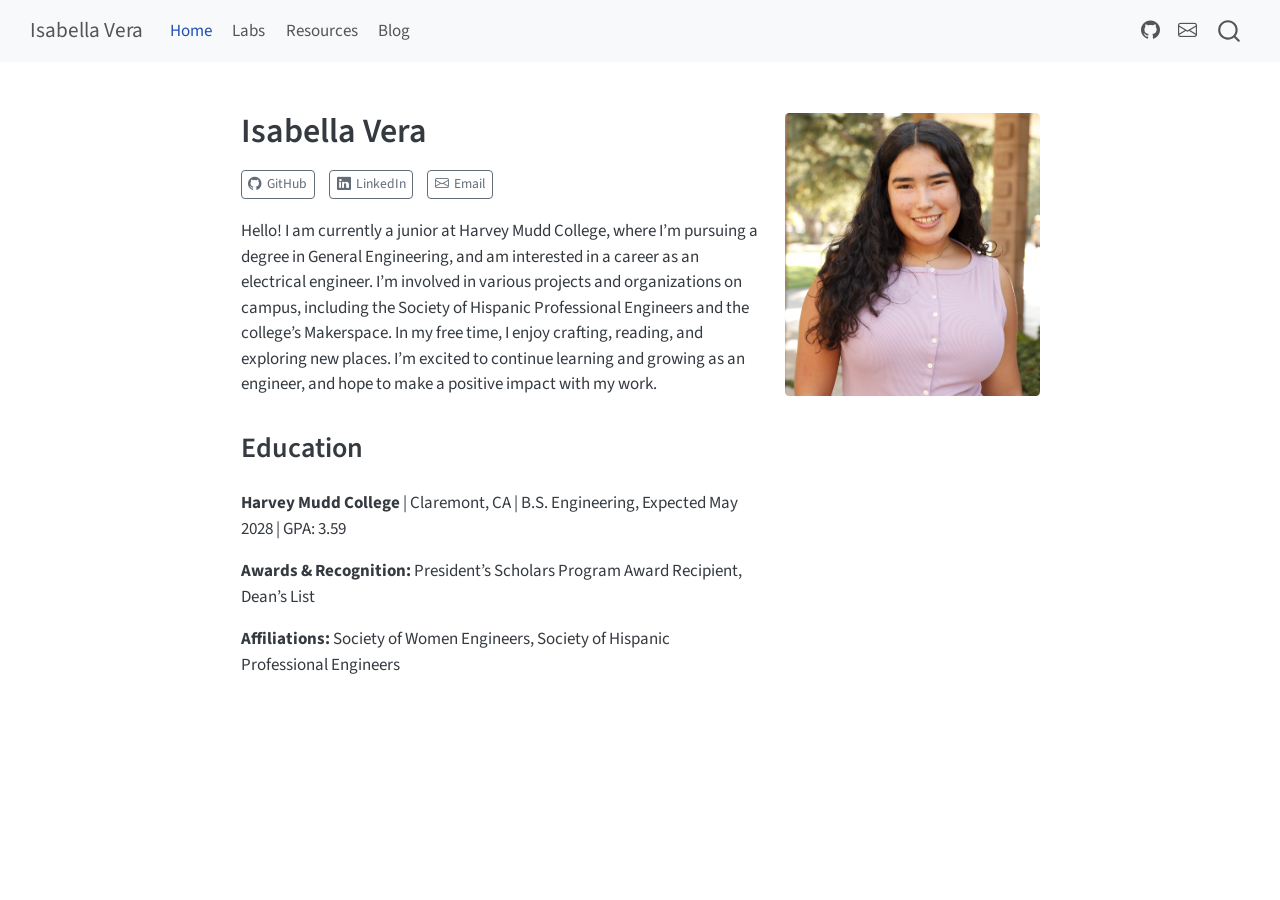
==== docs/index.html @ e1d4970f "Publish site to docs/" ====
<!DOCTYPE html>
<html xmlns="http://www.w3.org/1999/xhtml" lang="en" xml:lang="en"><head>

<meta charset="utf-8">
<meta name="generator" content="quarto-1.9.37">

<meta name="viewport" content="width=device-width, initial-scale=1.0, user-scalable=yes">


<title>Isabella Vera</title>
<style>
/* Default styles provided by pandoc.
** See https://pandoc.org/MANUAL.html#variables-for-html for config info.
*/
code{white-space: pre-wrap;}
span.smallcaps{font-variant: small-caps;}
div.columns{display: flex; gap: min(4vw, 1.5em);}
div.column{flex: auto; overflow-x: auto;}
div.hanging-indent{margin-left: 1.5em; text-indent: -1.5em;}
ul.task-list{list-style: none;}
ul.task-list li input[type="checkbox"] {
  width: 0.8em;
  margin: 0 0.8em 0.2em -1em; /* quarto-specific, see https://github.com/quarto-dev/quarto-cli/issues/4556 */ 
  vertical-align: middle;
}
</style>


<script src="site_libs/quarto-nav/quarto-nav.js"></script>
<script src="site_libs/quarto-nav/headroom.min.js"></script>
<script src="site_libs/clipboard/clipboard.min.js"></script>
<script src="site_libs/quarto-search/autocomplete.umd.js"></script>
<script src="site_libs/quarto-search/fuse.min.js"></script>
<script src="site_libs/quarto-search/quarto-search.js"></script>
<meta name="quarto:offset" content="./">
<script src="site_libs/quarto-html/quarto.js" type="module"></script>
<script src="site_libs/quarto-html/tabsets/tabsets.js" type="module"></script>
<script src="site_libs/quarto-html/popper.min.js"></script>
<script src="site_libs/quarto-html/tippy.umd.min.js"></script>
<link href="site_libs/quarto-html/tippy.css" rel="stylesheet">
<link href="site_libs/quarto-html/quarto-syntax-highlighting-7f8f88aac4f3542376d5c11b86a4c14d.css" rel="stylesheet" id="quarto-text-highlighting-styles">
<script src="site_libs/bootstrap/bootstrap.min.js"></script>
<link href="site_libs/bootstrap/bootstrap-icons.css" rel="stylesheet">
<link href="site_libs/bootstrap/bootstrap-a0f9fd0d421825b736dc1bbcbcba2219.min.css" rel="stylesheet" append-hash="true" id="quarto-bootstrap" data-mode="light">
<script id="quarto-search-options" type="application/json">{
  "location": "navbar",
  "copy-button": false,
  "collapse-after": 3,
  "panel-placement": "end",
  "type": "overlay",
  "limit": 50,
  "keyboard-shortcut": [
    "f",
    "/",
    "s"
  ],
  "show-item-context": false,
  "language": {
    "search-no-results-text": "No results",
    "search-matching-documents-text": "matching documents",
    "search-copy-link-title": "Copy link to search",
    "search-hide-matches-text": "Hide additional matches",
    "search-more-match-text": "more match in this document",
    "search-more-matches-text": "more matches in this document",
    "search-clear-button-title": "Clear",
    "search-text-placeholder": "",
    "search-detached-cancel-button-title": "Cancel",
    "search-submit-button-title": "Submit",
    "search-label": "Search"
  }
}</script>


<link rel="stylesheet" href="styles.css">
</head>

<body class="nav-fixed fullcontent quarto-light">

<div id="quarto-search-results"></div>
  <header id="quarto-header" class="headroom fixed-top">
    <nav class="navbar navbar-expand-lg " data-bs-theme="dark">
      <div class="navbar-container container-fluid">
      <div class="navbar-brand-container mx-auto">
    <a class="navbar-brand" href="./index.html">
    <span class="navbar-title">Isabella Vera</span>
    </a>
  </div>
            <div id="quarto-search" class="" title="Search"></div>
          <button class="navbar-toggler" type="button" data-bs-toggle="collapse" data-bs-target="#navbarCollapse" aria-controls="navbarCollapse" role="menu" aria-expanded="false" aria-label="Toggle navigation" onclick="if (window.quartoToggleHeadroom) { window.quartoToggleHeadroom(); }">
  <span class="navbar-toggler-icon"></span>
</button>
          <div class="collapse navbar-collapse" id="navbarCollapse">
            <ul class="navbar-nav navbar-nav-scroll me-auto">
  <li class="nav-item">
    <a class="nav-link active" href="./index.html" aria-current="page"> 
<span class="menu-text">Home</span></a>
  </li>  
  <li class="nav-item">
    <a class="nav-link" href="./labs/labs.html"> 
<span class="menu-text">Labs</span></a>
  </li>  
  <li class="nav-item">
    <a class="nav-link" href="./references/index.html"> 
<span class="menu-text">Resources</span></a>
  </li>  
  <li class="nav-item">
    <a class="nav-link" href="./blog.html"> 
<span class="menu-text">Blog</span></a>
  </li>  
</ul>
            <ul class="navbar-nav navbar-nav-scroll ms-auto">
  <li class="nav-item compact">
    <a class="nav-link" href="https://github.com/isabella-vera"> <i class="bi bi-github" role="img">
</i> 
<span class="menu-text"></span></a>
  </li>  
  <li class="nav-item compact">
    <a class="nav-link" href="mailto:ivera@hmc.edu"> <i class="bi bi-envelope" role="img">
</i> 
<span class="menu-text"></span></a>
  </li>  
</ul>
          </div> <!-- /navcollapse -->
            <div class="quarto-navbar-tools">
</div>
      </div> <!-- /container-fluid -->
    </nav>
</header>
<!-- content -->
<div id="quarto-content" class="quarto-container page-columns page-rows-contents page-layout-article page-navbar">
<!-- sidebar -->
<!-- margin-sidebar -->
    
<!-- main -->
<div class="quarto-about-solana column-body">
  <div class="about-entity">
    <div class="entity-contents">
      <header id="title-block-header" class="quarto-title-block default">
<div class="quarto-title">
<h1 class="title">Isabella Vera</h1>
</div>
<div class="quarto-title-meta">
  </div>
</header> <div class="about-links">
  <a href="https://github.com/isabella-vera" class="about-link" rel="" target="">
    <i class="bi bi-github"></i>
     <span class="about-link-text">GitHub</span>
  </a>
  <a href="https://www.linkedin.com/in/isabella-vera/" class="about-link" rel="" target="">
    <i class="bi bi-linkedin"></i>
     <span class="about-link-text">LinkedIn</span>
  </a>
  <a href="mailto:ivera@hmc.edu" class="about-link" rel="" target="">
    <i class="bi bi-envelope"></i>
     <span class="about-link-text">Email</span>
  </a>
</div>
      <div class="about-contents"><main class="content" id="quarto-document-content">
<p>Hello! I am currently a junior at Harvey Mudd College, where I’m pursuing a degree in General Engineering, and am interested in a career as an electrical engineer. I’m involved in various projects and organizations on campus, including the Society of Hispanic Professional Engineers and the college’s Makerspace. In my free time, I enjoy crafting, reading, and exploring new places. I’m excited to continue learning and growing as an engineer, and hope to make a positive impact with my work.</p>
<section id="education" class="level2">
<h2 data-anchor-id="education">Education</h2>
<p><strong>Harvey Mudd College</strong> | Claremont, CA | B.S. Engineering, Expected May 2028 | GPA: 3.59</p>
<p><strong>Awards &amp; Recognition:</strong> President’s Scholars Program Award Recipient, Dean’s List</p>
<p><strong>Affiliations:</strong> Society of Women Engineers, Society of Hispanic Professional Engineers</p>


</section>
</main></div>
    </div>
    <img src="images/headshot.png" class="about-image
  rounded " style="width: 15em;">
  </div>
</div>
 <!-- /main -->
<script id="quarto-html-after-body" type="application/javascript">
  window.document.addEventListener("DOMContentLoaded", function (event) {
    const isCodeAnnotation = (el) => {
      for (const clz of el.classList) {
        if (clz.startsWith('code-annotation-')) {                     
          return true;
        }
      }
      return false;
    }
    const onCopySuccess = function(e) {
      // button target
      const button = e.trigger;
      // don't keep focus
      button.blur();
      // flash "checked"
      button.classList.add('code-copy-button-checked');
      var currentTitle = button.getAttribute("title");
      button.setAttribute("title", "Copied!");
      let tooltip;
      if (window.bootstrap) {
        button.setAttribute("data-bs-toggle", "tooltip");
        button.setAttribute("data-bs-placement", "left");
        button.setAttribute("data-bs-title", "Copied!");
        tooltip = new bootstrap.Tooltip(button, 
          { trigger: "manual", 
            customClass: "code-copy-button-tooltip",
            offset: [0, -8]});
        tooltip.show();    
      }
      setTimeout(function() {
        if (tooltip) {
          tooltip.hide();
          button.removeAttribute("data-bs-title");
          button.removeAttribute("data-bs-toggle");
          button.removeAttribute("data-bs-placement");
        }
        button.setAttribute("title", currentTitle);
        button.classList.remove('code-copy-button-checked');
      }, 1000);
      // clear code selection
      e.clearSelection();
    }
    const getTextToCopy = function(trigger) {
      const outerScaffold = trigger.parentElement.cloneNode(true);
      const codeEl = outerScaffold.querySelector('code');
      for (const childEl of codeEl.children) {
        if (isCodeAnnotation(childEl)) {
          childEl.remove();
        }
      }
      return codeEl.innerText;
    }
    const clipboard = new window.ClipboardJS('.code-copy-button:not([data-in-quarto-modal])', {
      text: getTextToCopy
    });
    clipboard.on('success', onCopySuccess);
    if (window.document.getElementById('quarto-embedded-source-code-modal')) {
      const clipboardModal = new window.ClipboardJS('.code-copy-button[data-in-quarto-modal]', {
        text: getTextToCopy,
        container: window.document.getElementById('quarto-embedded-source-code-modal')
      });
      clipboardModal.on('success', onCopySuccess);
    }
      var localhostRegex = new RegExp(/^(?:http|https):\/\/localhost\:?[0-9]*\//);
      var mailtoRegex = new RegExp(/^mailto:/);
        var filterRegex = new RegExp('/' + window.location.host + '/');
      var isInternal = (href) => {
          return filterRegex.test(href) || localhostRegex.test(href) || mailtoRegex.test(href);
      }
      // Inspect non-navigation links and adorn them if external
     var links = window.document.querySelectorAll('a[href]:not(.nav-link):not(.navbar-brand):not(.toc-action):not(.sidebar-link):not(.sidebar-item-toggle):not(.pagination-link):not(.no-external):not([aria-hidden]):not(.dropdown-item):not(.quarto-navigation-tool):not(.about-link)');
      for (var i=0; i<links.length; i++) {
        const link = links[i];
        if (!isInternal(link.href)) {
          // undo the damage that might have been done by quarto-nav.js in the case of
          // links that we want to consider external
          if (link.dataset.originalHref !== undefined) {
            link.href = link.dataset.originalHref;
          }
        }
      }
    function tippyHover(el, contentFn, onTriggerFn, onUntriggerFn) {
      const config = {
        allowHTML: true,
        maxWidth: 500,
        delay: 100,
        arrow: false,
        appendTo: function(el) {
            return el.parentElement;
        },
        interactive: true,
        interactiveBorder: 10,
        theme: 'quarto',
        placement: 'bottom-start',
      };
      if (contentFn) {
        config.content = contentFn;
      }
      if (onTriggerFn) {
        config.onTrigger = onTriggerFn;
      }
      if (onUntriggerFn) {
        config.onUntrigger = onUntriggerFn;
      }
      window.tippy(el, config); 
    }
    const noterefs = window.document.querySelectorAll('a[role="doc-noteref"]');
    for (var i=0; i<noterefs.length; i++) {
      const ref = noterefs[i];
      tippyHover(ref, function() {
        // use id or data attribute instead here
        let href = ref.getAttribute('data-footnote-href') || ref.getAttribute('href');
        try { href = new URL(href).hash; } catch {}
        const id = href.replace(/^#\/?/, "");
        const note = window.document.getElementById(id);
        if (note) {
          return note.innerHTML;
        } else {
          return "";
        }
      });
    }
    const xrefs = window.document.querySelectorAll('a.quarto-xref');
    const processXRef = (id, note) => {
      // Strip column container classes
      const stripColumnClz = (el) => {
        el.classList.remove("page-full", "page-columns");
        if (el.children) {
          for (const child of el.children) {
            stripColumnClz(child);
          }
        }
      }
      stripColumnClz(note)
      if (id === null || id.startsWith('sec-')) {
        // Special case sections, only their first couple elements
        const container = document.createElement("div");
        if (note.children && note.children.length > 2) {
          container.appendChild(note.children[0].cloneNode(true));
          for (let i = 1; i < note.children.length; i++) {
            const child = note.children[i];
            if (child.tagName === "P" && child.innerText === "") {
              continue;
            } else {
              container.appendChild(child.cloneNode(true));
              break;
            }
          }
          if (window.Quarto?.typesetMath) {
            window.Quarto.typesetMath(container);
          }
          return container.innerHTML
        } else {
          if (window.Quarto?.typesetMath) {
            window.Quarto.typesetMath(note);
          }
          return note.innerHTML;
        }
      } else {
        // Remove any anchor links if they are present
        const anchorLink = note.querySelector('a.anchorjs-link');
        if (anchorLink) {
          anchorLink.remove();
        }
        if (window.Quarto?.typesetMath) {
          window.Quarto.typesetMath(note);
        }
        if (note.classList.contains("callout")) {
          return note.outerHTML;
        } else {
          return note.innerHTML;
        }
      }
    }
    for (var i=0; i<xrefs.length; i++) {
      const xref = xrefs[i];
      tippyHover(xref, undefined, function(instance) {
        instance.disable();
        let url = xref.getAttribute('href');
        let hash = undefined; 
        if (url.startsWith('#')) {
          hash = url;
        } else {
          try { hash = new URL(url).hash; } catch {}
        }
        if (hash) {
          const id = hash.replace(/^#\/?/, "");
          const note = window.document.getElementById(id);
          if (note !== null) {
            try {
              const html = processXRef(id, note.cloneNode(true));
              instance.setContent(html);
            } finally {
              instance.enable();
              instance.show();
            }
          } else {
            // See if we can fetch this
            fetch(url.split('#')[0])
            .then(res => res.text())
            .then(html => {
              const parser = new DOMParser();
              const htmlDoc = parser.parseFromString(html, "text/html");
              const note = htmlDoc.getElementById(id);
              if (note !== null) {
                const html = processXRef(id, note);
                instance.setContent(html);
              } 
            }).finally(() => {
              instance.enable();
              instance.show();
            });
          }
        } else {
          // See if we can fetch a full url (with no hash to target)
          // This is a special case and we should probably do some content thinning / targeting
          fetch(url)
          .then(res => res.text())
          .then(html => {
            const parser = new DOMParser();
            const htmlDoc = parser.parseFromString(html, "text/html");
            const note = htmlDoc.querySelector('main.content');
            if (note !== null) {
              // This should only happen for chapter cross references
              // (since there is no id in the URL)
              // remove the first header
              if (note.children.length > 0 && note.children[0].tagName === "HEADER") {
                note.children[0].remove();
              }
              const html = processXRef(null, note);
              instance.setContent(html);
            } 
          }).finally(() => {
            instance.enable();
            instance.show();
          });
        }
      }, function(instance) {
      });
    }
        let selectedAnnoteEl;
        const selectorForAnnotation = ( cell, annotation) => {
          let cellAttr = 'data-code-cell="' + cell + '"';
          let lineAttr = 'data-code-annotation="' +  annotation + '"';
          const selector = 'span[' + cellAttr + '][' + lineAttr + ']';
          return selector;
        }
        const selectCodeLines = (annoteEl) => {
          const doc = window.document;
          const targetCell = annoteEl.getAttribute("data-target-cell");
          const targetAnnotation = annoteEl.getAttribute("data-target-annotation");
          const annoteSpan = window.document.querySelector(selectorForAnnotation(targetCell, targetAnnotation));
          const lines = annoteSpan.getAttribute("data-code-lines").split(",");
          const lineIds = lines.map((line) => {
            return targetCell + "-" + line;
          })
          let top = null;
          let height = null;
          let parent = null;
          if (lineIds.length > 0) {
              //compute the position of the single el (top and bottom and make a div)
              const el = window.document.getElementById(lineIds[0]);
              top = el.offsetTop;
              height = el.offsetHeight;
              parent = el.parentElement.parentElement;
            if (lineIds.length > 1) {
              const lastEl = window.document.getElementById(lineIds[lineIds.length - 1]);
              const bottom = lastEl.offsetTop + lastEl.offsetHeight;
              height = bottom - top;
            }
            if (top !== null && height !== null && parent !== null) {
              // cook up a div (if necessary) and position it 
              let div = window.document.getElementById("code-annotation-line-highlight");
              if (div === null) {
                div = window.document.createElement("div");
                div.setAttribute("id", "code-annotation-line-highlight");
                div.style.position = 'absolute';
                parent.appendChild(div);
              }
              div.style.top = top - 2 + "px";
              div.style.height = height + 4 + "px";
              div.style.left = 0;
              let gutterDiv = window.document.getElementById("code-annotation-line-highlight-gutter");
              if (gutterDiv === null) {
                gutterDiv = window.document.createElement("div");
                gutterDiv.setAttribute("id", "code-annotation-line-highlight-gutter");
                gutterDiv.style.position = 'absolute';
                const codeCell = window.document.getElementById(targetCell);
                const gutter = codeCell.querySelector('.code-annotation-gutter');
                gutter.appendChild(gutterDiv);
              }
              gutterDiv.style.top = top - 2 + "px";
              gutterDiv.style.height = height + 4 + "px";
            }
            selectedAnnoteEl = annoteEl;
          }
        };
        const unselectCodeLines = () => {
          const elementsIds = ["code-annotation-line-highlight", "code-annotation-line-highlight-gutter"];
          elementsIds.forEach((elId) => {
            const div = window.document.getElementById(elId);
            if (div) {
              div.remove();
            }
          });
          selectedAnnoteEl = undefined;
        };
          // Handle positioning of the toggle
      window.addEventListener(
        "resize",
        throttle(() => {
          elRect = undefined;
          if (selectedAnnoteEl) {
            selectCodeLines(selectedAnnoteEl);
          }
        }, 10)
      );
      function throttle(fn, ms) {
      let throttle = false;
      let timer;
        return (...args) => {
          if(!throttle) { // first call gets through
              fn.apply(this, args);
              throttle = true;
          } else { // all the others get throttled
              if(timer) clearTimeout(timer); // cancel #2
              timer = setTimeout(() => {
                fn.apply(this, args);
                timer = throttle = false;
              }, ms);
          }
        };
      }
        // Attach click handler to the DT
        const annoteDls = window.document.querySelectorAll('dt[data-target-cell]');
        for (const annoteDlNode of annoteDls) {
          annoteDlNode.addEventListener('click', (event) => {
            const clickedEl = event.target;
            if (clickedEl !== selectedAnnoteEl) {
              unselectCodeLines();
              const activeEl = window.document.querySelector('dt[data-target-cell].code-annotation-active');
              if (activeEl) {
                activeEl.classList.remove('code-annotation-active');
              }
              selectCodeLines(clickedEl);
              clickedEl.classList.add('code-annotation-active');
            } else {
              // Unselect the line
              unselectCodeLines();
              clickedEl.classList.remove('code-annotation-active');
            }
          });
        }
    const findCites = (el) => {
      const parentEl = el.parentElement;
      if (parentEl) {
        const cites = parentEl.dataset.cites;
        if (cites) {
          return {
            el,
            cites: cites.split(' ')
          };
        } else {
          return findCites(el.parentElement)
        }
      } else {
        return undefined;
      }
    };
    var bibliorefs = window.document.querySelectorAll('a[role="doc-biblioref"]');
    for (var i=0; i<bibliorefs.length; i++) {
      const ref = bibliorefs[i];
      const citeInfo = findCites(ref);
      if (citeInfo) {
        tippyHover(citeInfo.el, function() {
          var popup = window.document.createElement('div');
          citeInfo.cites.forEach(function(cite) {
            var citeDiv = window.document.createElement('div');
            citeDiv.classList.add('hanging-indent');
            citeDiv.classList.add('csl-entry');
            var biblioDiv = window.document.getElementById('ref-' + cite);
            if (biblioDiv) {
              citeDiv.innerHTML = biblioDiv.innerHTML;
            }
            popup.appendChild(citeDiv);
          });
          return popup.innerHTML;
        });
      }
    }
  });
  </script>
</div> <!-- /content -->




</body></html>
---- docs/site_libs/quarto-html/tippy.css ----
.tippy-box[data-animation=fade][data-state=hidden]{opacity:0}[data-tippy-root]{max-width:calc(100vw - 10px)}.tippy-box{position:relative;background-color:#333;color:#fff;border-radius:4px;font-size:14px;line-height:1.4;white-space:normal;outline:0;transition-property:transform,visibility,opacity}.tippy-box[data-placement^=top]>.tippy-arrow{bottom:0}.tippy-box[data-placement^=top]>.tippy-arrow:before{bottom:-7px;left:0;border-width:8px 8px 0;border-top-color:initial;transform-origin:center top}.tippy-box[data-placement^=bottom]>.tippy-arrow{top:0}.tippy-box[data-placement^=bottom]>.tippy-arrow:before{top:-7px;left:0;border-width:0 8px 8px;border-bottom-color:initial;transform-origin:center bottom}.tippy-box[data-placement^=left]>.tippy-arrow{right:0}.tippy-box[data-placement^=left]>.tippy-arrow:before{border-width:8px 0 8px 8px;border-left-color:initial;right:-7px;transform-origin:center left}.tippy-box[data-placement^=right]>.tippy-arrow{left:0}.tippy-box[data-placement^=right]>.tippy-arrow:before{left:-7px;border-width:8px 8px 8px 0;border-right-color:initial;transform-origin:center right}.tippy-box[data-inertia][data-state=visible]{transition-timing-function:cubic-bezier(.54,1.5,.38,1.11)}.tippy-arrow{width:16px;height:16px;color:#333}.tippy-arrow:before{content:"";position:absolute;border-color:transparent;border-style:solid}.tippy-content{position:relative;padding:5px 9px;z-index:1}
---- docs/site_libs/quarto-html/quarto-syntax-highlighting-7f8f88aac4f3542376d5c11b86a4c14d.css ----
/* quarto syntax highlight colors */
:root {
  --quarto-hl-ot-color: #003B4F;
  --quarto-hl-at-color: #657422;
  --quarto-hl-ss-color: #20794D;
  --quarto-hl-an-color: #5E5E5E;
  --quarto-hl-fu-color: #4758AB;
  --quarto-hl-st-color: #20794D;
  --quarto-hl-cf-color: #003B4F;
  --quarto-hl-op-color: #5E5E5E;
  --quarto-hl-er-color: #AD0000;
  --quarto-hl-bn-color: #AD0000;
  --quarto-hl-al-color: #AD0000;
  --quarto-hl-va-color: #111111;
  --quarto-hl-bu-color: inherit;
  --quarto-hl-ex-color: inherit;
  --quarto-hl-pp-color: #AD0000;
  --quarto-hl-in-color: #5E5E5E;
  --quarto-hl-vs-color: #20794D;
  --quarto-hl-wa-color: #5E5E5E;
  --quarto-hl-do-color: #5E5E5E;
  --quarto-hl-im-color: #00769E;
  --quarto-hl-ch-color: #20794D;
  --quarto-hl-dt-color: #AD0000;
  --quarto-hl-fl-color: #AD0000;
  --quarto-hl-co-color: #5E5E5E;
  --quarto-hl-cv-color: #5E5E5E;
  --quarto-hl-cn-color: #8f5902;
  --quarto-hl-sc-color: #5E5E5E;
  --quarto-hl-dv-color: #AD0000;
  --quarto-hl-kw-color: #003B4F;
}

/* other quarto variables */
:root {
  --quarto-font-monospace: SFMono-Regular, Menlo, Monaco, Consolas, "Liberation Mono", "Courier New", monospace;
}

/* syntax highlight based on Pandoc's rules */
pre > code.sourceCode > span {
  color: #003B4F;
}

code.sourceCode > span {
  color: #003B4F;
}

div.sourceCode,
div.sourceCode pre.sourceCode {
  color: #003B4F;
}

/* Normal */
code span {
  color: #003B4F;
}

/* Alert */
code span.al {
  color: #AD0000;
  font-style: inherit;
}

/* Annotation */
code span.an {
  color: #5E5E5E;
  font-style: inherit;
}

/* Attribute */
code span.at {
  color: #657422;
  font-style: inherit;
}

/* BaseN */
code span.bn {
  color: #AD0000;
  font-style: inherit;
}

/* BuiltIn */
code span.bu {
  font-style: inherit;
}

/* ControlFlow */
code span.cf {
  color: #003B4F;
  font-weight: bold;
  font-style: inherit;
}

/* Char */
code span.ch {
  color: #20794D;
  font-style: inherit;
}

/* Constant */
code span.cn {
  color: #8f5902;
  font-style: inherit;
}

/* Comment */
code span.co {
  color: #5E5E5E;
  font-style: inherit;
}

/* CommentVar */
code span.cv {
  color: #5E5E5E;
  font-style: italic;
}

/* Documentation */
code span.do {
  color: #5E5E5E;
  font-style: italic;
}

/* DataType */
code span.dt {
  color: #AD0000;
  font-style: inherit;
}

/* DecVal */
code span.dv {
  color: #AD0000;
  font-style: inherit;
}

/* Error */
code span.er {
  color: #AD0000;
  font-style: inherit;
}

/* Extension */
code span.ex {
  font-style: inherit;
}

/* Float */
code span.fl {
  color: #AD0000;
  font-style: inherit;
}

/* Function */
code span.fu {
  color: #4758AB;
  font-style: inherit;
}

/* Import */
code span.im {
  color: #00769E;
  font-style: inherit;
}

/* Information */
code span.in {
  color: #5E5E5E;
  font-style: inherit;
}

/* Keyword */
code span.kw {
  color: #003B4F;
  font-weight: bold;
  font-style: inherit;
}

/* Operator */
code span.op {
  color: #5E5E5E;
  font-style: inherit;
}

/* Other */
code span.ot {
  color: #003B4F;
  font-style: inherit;
}

/* Preprocessor */
code span.pp {
  color: #AD0000;
  font-style: inherit;
}

/* SpecialChar */
code span.sc {
  color: #5E5E5E;
  font-style: inherit;
}

/* SpecialString */
code span.ss {
  color: #20794D;
  font-style: inherit;
}

/* String */
code span.st {
  color: #20794D;
  font-style: inherit;
}

/* Variable */
code span.va {
  color: #111111;
  font-style: inherit;
}

/* VerbatimString */
code span.vs {
  color: #20794D;
  font-style: inherit;
}

/* Warning */
code span.wa {
  color: #5E5E5E;
  font-style: italic;
}

.prevent-inlining {
  content: "</";
}

/*# sourceMappingURL=789ad8cd35626ba772517505b42a116e.css.map */
---- docs/styles.css ----
/* Add any custom overrides here. Left minimal on purpose —
   the "cosmo" theme in _quarto.yml handles most of the styling. */
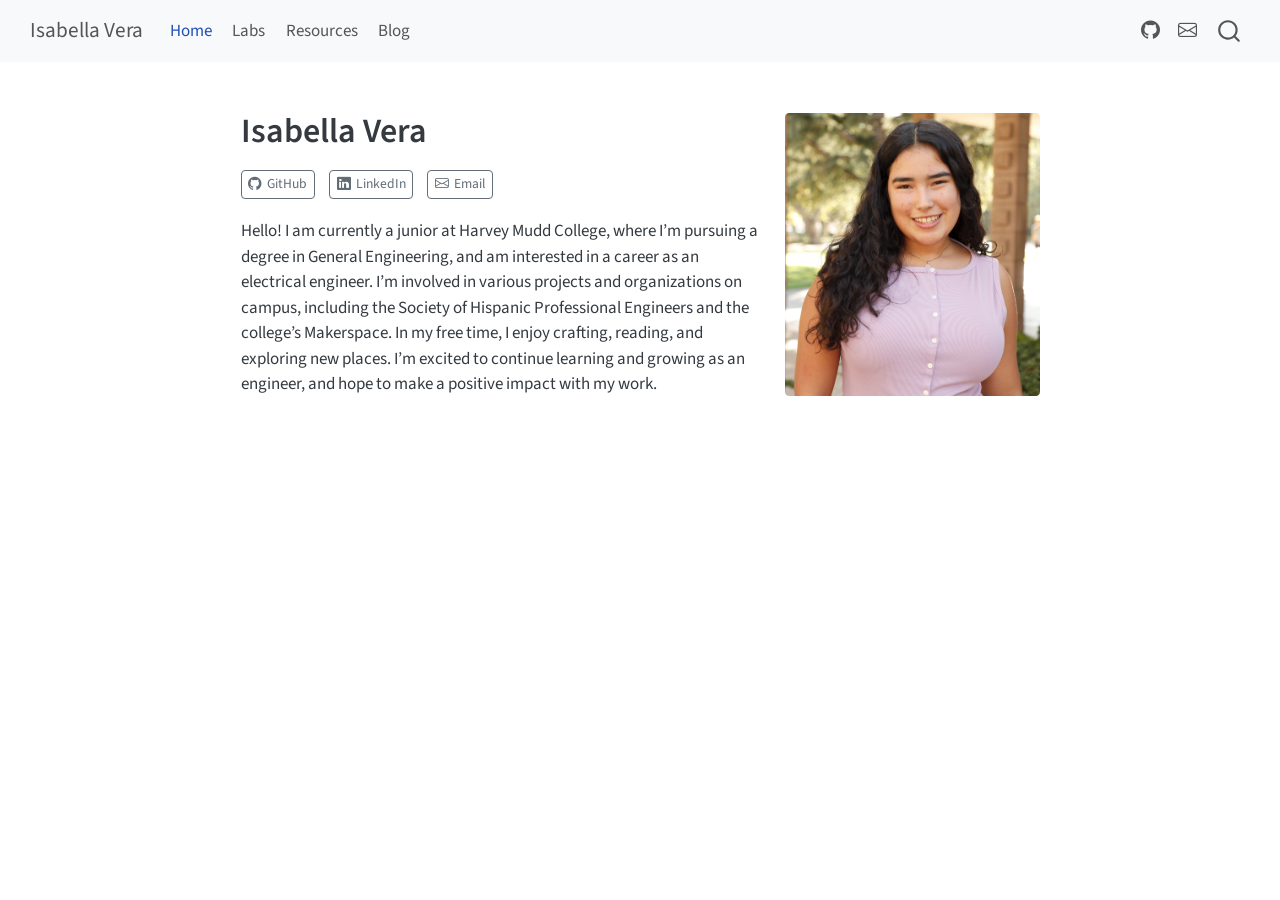
==== commit 1035492e: "ai prototype code" ====
--- a/docs/index.html
+++ b/docs/index.html
@@ -157,14 +157,8 @@
 </div>
       <div class="about-contents"><main class="content" id="quarto-document-content">
 <p>Hello! I am currently a junior at Harvey Mudd College, where I’m pursuing a degree in General Engineering, and am interested in a career as an electrical engineer. I’m involved in various projects and organizations on campus, including the Society of Hispanic Professional Engineers and the college’s Makerspace. In my free time, I enjoy crafting, reading, and exploring new places. I’m excited to continue learning and growing as an engineer, and hope to make a positive impact with my work.</p>
-<section id="education" class="level2">
-<h2 data-anchor-id="education">Education</h2>
-<p><strong>Harvey Mudd College</strong> | Claremont, CA | B.S. Engineering, Expected May 2028 | GPA: 3.59</p>
-<p><strong>Awards &amp; Recognition:</strong> President’s Scholars Program Award Recipient, Dean’s List</p>
-<p><strong>Affiliations:</strong> Society of Women Engineers, Society of Hispanic Professional Engineers</p>
-
-
-</section>
+
+
 </main></div>
     </div>
     <img src="images/headshot.png" class="about-image
